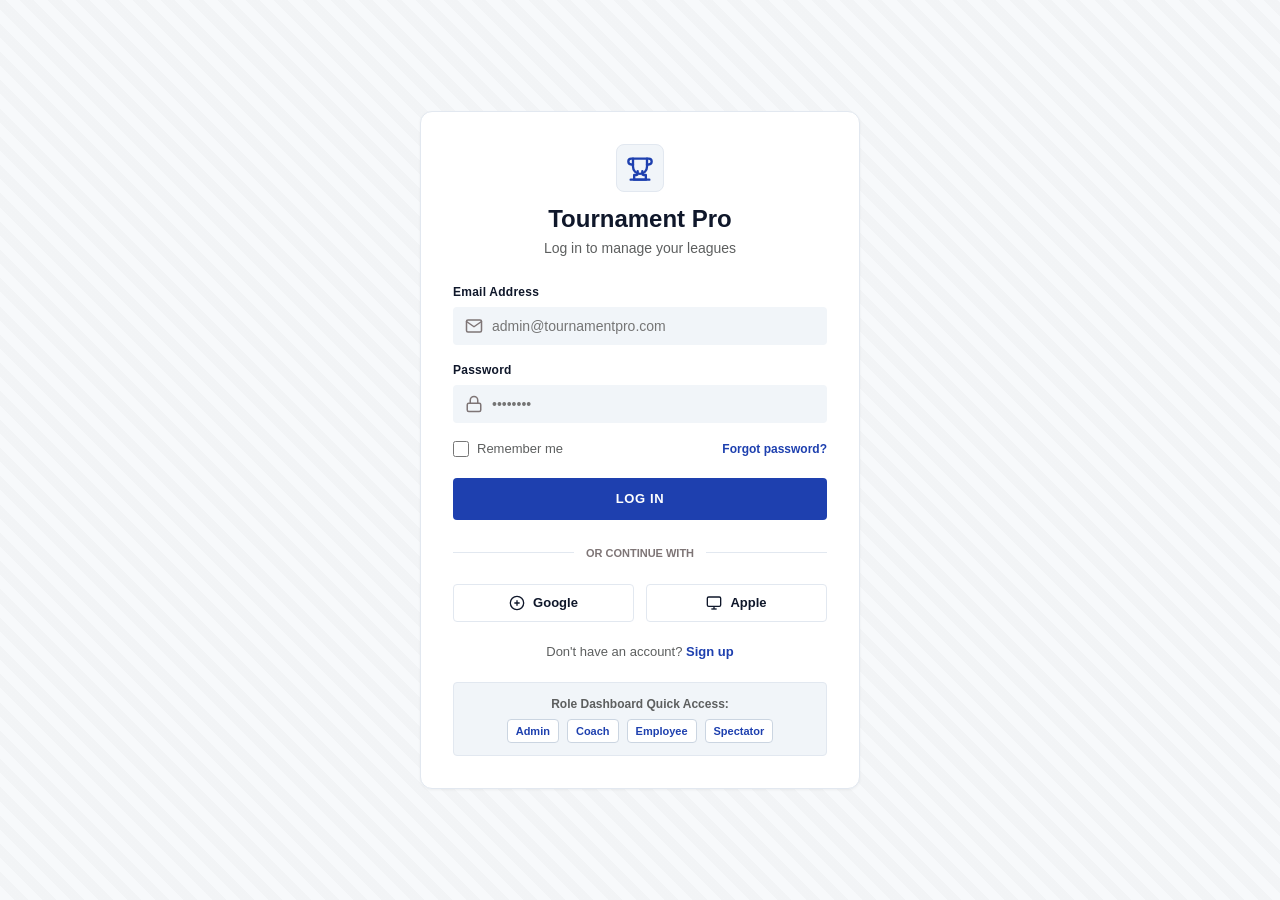
==== login.html @ 6e19328c "Initial commit: Sports Tournament Management System (AIUB Web Tech Pattern)" ====
<!DOCTYPE html>
<html lang="en">
<head>
  <meta charset="UTF-8">
  <meta name="viewport" content="width=device-width, initial-scale=1.0">
  <title>Tournament Pro - Log In</title>
  <!-- Local Stylesheets (No External CDN) -->
  <link rel="stylesheet" type="text/css" href="css/style.css">
  <link rel="stylesheet" type="text/css" href="css/components.css">
</head>
<body class="bg-auth-pattern">

  <main class="auth-card">
    <!-- Brand Header -->
    <header class="brand-header">
      <div class="brand-logo-icon">
        <!-- SVG Trophy Icon -->
        <svg width="28" height="28" viewBox="0 0 24 24" fill="none" stroke="currentColor" stroke-width="2" stroke-linecap="round" stroke-linejoin="round">
          <path d="M6 9H4.5a2.5 2.5 0 0 1 0-5H6"></path>
          <path d="M18 9h1.5a2.5 2.5 0 0 0 0-5H18"></path>
          <path d="M4 22h16"></path>
          <path d="M10 14.66V17c0 .55-.45 1-1 1H7v4h10v-4h-2c-.55 0-1-.45-1-1v-2.34"></path>
          <path d="M18 4H6v7a6 6 0 0 0 12 0V4z"></path>
        </svg>
      </div>
      <h1>Tournament Pro</h1>
      <p>Log in to manage your leagues</p>
    </header>

    <!-- Login Form -->
    <form action="backend/process_login.php" method="POST" id="loginForm" novalidate>
      
      <!-- Email Field -->
      <div class="form-group">
        <label for="email">Email Address</label>
        <div class="input-wrapper">
          <span class="input-icon">
            <svg width="18" height="18" viewBox="0 0 24 24" fill="none" stroke="currentColor" stroke-width="2" stroke-linecap="round" stroke-linejoin="round">
              <path d="M4 4h16c1.1 0 2 .9 2 2v12c0 1.1-.9 2-2 2H4c-1.1 0-2-.9-2-2V6c0-1.1.9-2 2-2z"></path>
              <polyline points="22,6 12,13 2,6"></polyline>
            </svg>
          </span>
          <input type="email" id="email" name="email" class="form-control input-with-icon" placeholder="admin@tournamentpro.com" required>
        </div>
        <span class="error-msg" id="emailError"></span>
      </div>

      <!-- Password Field -->
      <div class="form-group">
        <label for="password">Password</label>
        <div class="input-wrapper">
          <span class="input-icon">
            <svg width="18" height="18" viewBox="0 0 24 24" fill="none" stroke="currentColor" stroke-width="2" stroke-linecap="round" stroke-linejoin="round">
              <rect x="3" y="11" width="18" height="11" rx="2" ry="2"></rect>
              <path d="M7 11V7a5 5 0 0 1 10 0v4"></path>
            </svg>
          </span>
          <input type="password" id="password" name="password" class="form-control input-with-icon" placeholder="••••••••" required>
        </div>
        <span class="error-msg" id="passwordError"></span>
      </div>

      <!-- Remember Me & Forgot Password -->
      <div class="flex items-center justify-between" style="margin-bottom: 20px;">
        <label class="form-checkbox" for="remember">
          <input type="checkbox" id="remember" name="remember">
          <span>Remember me</span>
        </label>
        <a href="#" style="font-size: 12px; font-weight: 600;">Forgot password?</a>
      </div>

      <!-- Submit Button -->
      <button type="submit" name="submit_login" class="btn btn-primary btn-full" style="padding: 12px; text-transform: uppercase; letter-spacing: 0.05em;">
        Log In
      </button>
    </form>

    <!-- Divider -->
    <div class="auth-divider">
      <span>Or continue with</span>
    </div>

    <!-- Social Options -->
    <div class="social-grid">
      <a href="#" class="btn btn-outline">
        <svg width="16" height="16" viewBox="0 0 24 24" fill="none" stroke="currentColor" stroke-width="2"><circle cx="12" cy="12" r="10"/><path d="M12 8v8M8 12h8"/></svg>
        Google
      </a>
      <a href="#" class="btn btn-outline">
        <svg width="16" height="16" viewBox="0 0 24 24" fill="none" stroke="currentColor" stroke-width="2"><rect x="2" y="3" width="20" height="14" rx="2"/><line x1="8" y1="21" x2="16" y2="21"/><line x1="12" y1="17" x2="12" y2="21"/></svg>
        Apple
      </a>
    </div>

    <!-- Registration Link -->
    <p class="text-center" style="font-size: 13px;">
      Don't have an account? 
      <a href="registration.html" style="font-weight: 600;">Sign up</a>
    </p>

    <!-- Quick Role Preview Navigation for Viva / Evaluation -->
    <div class="demo-roles-box">
      <span>Role Dashboard Quick Access:</span>
      <div class="demo-role-links">
        <a href="admin_dashboard.html">Admin</a>
        <a href="coach_dashboard.html">Coach</a>
        <a href="employee_dashboard.html">Employee</a>
        <a href="spectator_dashboard.html">Spectator</a>
      </div>
    </div>
  </main>

  <!-- Local JavaScript Validation -->
  <script src="js/validation.js"></script>
</body>
</html>
---- css/style.css ----
/* ==========================================
   SPORTS TOURNAMENT MANAGEMENT SYSTEM
   Main Stylesheet - AIUB Standard Pattern
   ========================================== */

:root {
  /* Primary & Brand Colors */
  --primary-color: #001453;
  --accent-blue: #1E40AF;
  --accent-blue-hover: #173bab;
  --accent-blue-light: rgba(30, 64, 175, 0.1);
  --dark-sidebar: #001453;
  --sidebar-active-bg: rgba(30, 64, 175, 0.2);
  --sidebar-hover-bg: rgba(30, 64, 175, 0.1);
  --sidebar-text-dim: #b8c4ff;
  --sidebar-text-bright: #dde1ff;

  /* Surfaces & Backgrounds */
  --bg-page: #F8FAFC;
  --bg-card: #FFFFFF;
  --bg-surface-low: #F1F5F9;
  --bg-surface-high: #E2E8F0;
  
  /* Text Colors */
  --text-primary: #0F172A;
  --text-secondary: #5D5F5F;
  --text-muted: #7E7576;
  --text-light: #FFFFFF;

  /* Borders & Outlines */
  --border-color: #E2E8F0;
  --border-dark: #CBD5E1;

  /* Status Colors */
  --live-red: #EF4444;
  --status-success-text: #166534;
  --status-success-bg: rgba(34, 197, 94, 0.1);
  --status-error-text: #991B1B;
  --status-error-bg: rgba(239, 68, 68, 0.1);
  --status-warning-text: #9A3412;
  --status-warning-bg: rgba(249, 115, 22, 0.1);

  /* Typography & Sizing */
  --font-family: -apple-system, BlinkMacSystemFont, "Segoe UI", Roboto, "Helvetica Neue", Arial, sans-serif;
  --sidebar-width: 260px;
  --header-height: 64px;
  --radius-sm: 4px;
  --radius-md: 8px;
  --radius-lg: 12px;
  --radius-full: 9999px;
  --shadow-sm: 0 1px 3px rgba(0, 0, 0, 0.05);
  --shadow-md: 0 4px 6px -1px rgba(0, 0, 0, 0.07), 0 2px 4px -2px rgba(0, 0, 0, 0.05);
}

/* Base Reset */
* {
  margin: 0;
  padding: 0;
  box-sizing: border-box;
}

body {
  font-family: var(--font-family);
  background-color: var(--bg-page);
  color: var(--text-primary);
  line-height: 1.5;
  -webkit-font-smoothing: antialiased;
}

/* Subtle diagonal background pattern for auth pages */
.bg-auth-pattern {
  background-color: #F7F9FB;
  background-image: repeating-linear-gradient(
    45deg,
    transparent,
    transparent 10px,
    rgba(0, 0, 0, 0.02) 10px,
    rgba(0, 0, 0, 0.02) 20px
  );
  min-height: 100vh;
  display: flex;
  align-items: center;
  justify-content: center;
  padding: 24px;
}

/* Typography Helpers */
h1, h2, h3, h4, h5, h6 {
  color: var(--text-primary);
  font-weight: 700;
  line-height: 1.25;
}

h1 { font-size: 28px; }
h2 { font-size: 24px; }
h3 { font-size: 18px; font-weight: 600; }
h4 { font-size: 16px; font-weight: 600; }

p {
  color: var(--text-secondary);
  font-size: 14px;
}

a {
  color: var(--accent-blue);
  text-decoration: none;
  transition: color 0.15s ease;
}

a:hover {
  text-decoration: underline;
}

/* Utility Flex & Grid Helpers */
.flex { display: flex; }
.flex-col { flex-direction: column; }
.items-center { align-items: center; }
.justify-between { justify-content: space-between; }
.justify-center { justify-content: center; }
.gap-1 { gap: 4px; }
.gap-2 { gap: 8px; }
.gap-3 { gap: 12px; }
.gap-4 { gap: 16px; }
.gap-6 { gap: 24px; }
.flex-1 { flex: 1; }
.w-full { width: 100%; }
.text-center { text-align: center; }
.text-right { text-align: right; }
---- css/components.css ----
/* ==========================================
   SPORTS TOURNAMENT MANAGEMENT SYSTEM
   Reusable UI Components - AIUB Standard Pattern
   ========================================== */

/* ------------------------------------------
   1. Cards & Containers
   ------------------------------------------ */
.card {
  background-color: var(--bg-card);
  border: 1px solid var(--border-color);
  border-radius: var(--radius-lg);
  box-shadow: var(--shadow-sm);
  padding: 16px;
  transition: box-shadow 0.2s ease, border-color 0.2s ease;
}

.card:hover {
  box-shadow: var(--shadow-md);
}

.card-header {
  display: flex;
  justify-content: space-between;
  align-items: center;
  margin-bottom: 16px;
  padding-bottom: 12px;
  border-bottom: 1px solid var(--border-color);
}

.auth-card {
  width: 100%;
  max-width: 440px;
  background-color: var(--bg-card);
  border: 1px solid var(--border-color);
  border-radius: var(--radius-lg);
  box-shadow: var(--shadow-sm);
  padding: 32px;
}

.brand-header {
  text-align: center;
  margin-bottom: 24px;
}

.brand-logo-icon {
  width: 48px;
  height: 48px;
  margin: 0 auto 12px;
  display: flex;
  align-items: center;
  justify-content: center;
  background: var(--bg-surface-low);
  border: 1px solid var(--border-color);
  border-radius: var(--radius-md);
  color: var(--accent-blue);
}

.brand-header h1 {
  font-size: 24px;
  font-weight: 700;
  color: var(--text-primary);
  margin-bottom: 4px;
}

.brand-header p {
  color: var(--text-secondary);
  font-size: 14px;
}

/* ------------------------------------------
   2. Form Controls & Validation
   ------------------------------------------ */
.form-group {
  margin-bottom: 16px;
  text-align: left;
}

.form-group label {
  display: block;
  font-size: 12px;
  font-weight: 600;
  color: var(--text-primary);
  margin-bottom: 6px;
  letter-spacing: 0.02em;
}

.input-wrapper {
  position: relative;
  display: flex;
  align-items: center;
}

.input-icon {
  position: absolute;
  left: 12px;
  color: var(--text-muted);
  display: flex;
  align-items: center;
  justify-content: center;
  pointer-events: none;
}

.form-control {
  width: 100%;
  padding: 10px 14px;
  font-size: 14px;
  font-family: inherit;
  color: var(--text-primary);
  background-color: var(--bg-surface-low);
  border: 1px solid transparent;
  border-radius: var(--radius-sm);
  transition: all 0.2s ease;
  box-sizing: border-box;
}

.input-with-icon {
  padding-left: 38px;
}

.form-control:focus {
  background-color: var(--bg-card);
  border-color: var(--accent-blue);
  box-shadow: 0 0 0 2px var(--accent-blue-light);
  outline: none;
}

select.form-control {
  appearance: none;
  background-image: url("data:image/svg+xml;charset=UTF-8,%3csvg xmlns='http://www.w3.org/2000/svg' viewBox='0 0 24 24' fill='%235D5F5F'%3e%3cpath d='M7 10l5 5 5-5z'/%3e%3c/svg%3e");
  background-repeat: no-repeat;
  background-position: right 12px center;
  background-size: 18px;
  padding-right: 36px;
  cursor: pointer;
}

textarea.form-control {
  resize: vertical;
  min-height: 80px;
}

.form-checkbox {
  display: flex;
  align-items: center;
  gap: 8px;
  font-size: 13px;
  color: var(--text-secondary);
}

.form-checkbox input[type="checkbox"],
.form-checkbox input[type="radio"] {
  width: 16px;
  height: 16px;
  accent-color: var(--accent-blue);
  cursor: pointer;
}

.error-msg {
  color: var(--status-error-text);
  font-size: 12px;
  margin-top: 4px;
  display: none;
  font-weight: 500;
}

.is-invalid {
  border-color: var(--live-red) !important;
  background-color: #FFF5F5 !important;
}

/* ------------------------------------------
   3. Buttons
   ------------------------------------------ */
.btn {
  display: inline-flex;
  align-items: center;
  justify-content: center;
  gap: 8px;
  padding: 10px 18px;
  font-size: 13px;
  font-weight: 600;
  font-family: inherit;
  border-radius: var(--radius-sm);
  border: 1px solid transparent;
  cursor: pointer;
  text-decoration: none;
  transition: all 0.2s ease;
  line-height: 1.2;
}

.btn:hover {
  text-decoration: none;
}

.btn-primary {
  background-color: var(--accent-blue);
  color: var(--text-light);
}

.btn-primary:hover {
  background-color: var(--accent-blue-hover);
  box-shadow: 0 2px 4px rgba(30, 64, 175, 0.2);
}

.btn-outline {
  background-color: transparent;
  border-color: var(--border-color);
  color: var(--text-primary);
}

.btn-outline:hover {
  background-color: var(--bg-surface-low);
  border-color: var(--border-dark);
}

.btn-sm {
  padding: 6px 12px;
  font-size: 12px;
}

.btn-full {
  width: 100%;
}

/* Auth Divider & Social Buttons */
.auth-divider {
  position: relative;
  text-align: center;
  margin: 20px 0;
}

.auth-divider::before {
  content: "";
  position: absolute;
  top: 50%;
  left: 0;
  right: 0;
  height: 1px;
  background-color: var(--border-color);
}

.auth-divider span {
  position: relative;
  background-color: var(--bg-card);
  padding: 0 12px;
  font-size: 11px;
  font-weight: 600;
  text-transform: uppercase;
  color: var(--text-muted);
}

.social-grid {
  display: grid;
  grid-template-columns: 1fr 1fr;
  gap: 12px;
  margin-bottom: 20px;
}

.demo-roles-box {
  margin-top: 20px;
  padding: 12px;
  background: var(--bg-surface-low);
  border: 1px solid var(--border-color);
  border-radius: var(--radius-sm);
  font-size: 12px;
  text-align: center;
}

.demo-roles-box span {
  display: block;
  font-weight: 600;
  color: var(--text-secondary);
  margin-bottom: 6px;
}

.demo-role-links {
  display: flex;
  flex-wrap: wrap;
  justify-content: center;
  gap: 8px;
}

.demo-role-links a {
  background: #FFFFFF;
  border: 1px solid var(--border-dark);
  padding: 3px 8px;
  border-radius: var(--radius-sm);
  font-size: 11px;
  font-weight: 600;
  color: var(--accent-blue);
}

/* ------------------------------------------
   4. Status Badges & Pills
   ------------------------------------------ */
.badge {
  display: inline-flex;
  align-items: center;
  gap: 6px;
  padding: 3px 8px;
  font-size: 11px;
  font-weight: 600;
  border-radius: var(--radius-full);
  text-transform: uppercase;
  letter-spacing: 0.03em;
}

.badge-success {
  background-color: var(--status-success-bg);
  color: var(--status-success-text);
  border: 1px solid rgba(22, 101, 52, 0.2);
}

.badge-warning {
  background-color: var(--status-warning-bg);
  color: var(--status-warning-text);
  border: 1px solid rgba(154, 52, 18, 0.2);
}

.badge-error, .badge-danger {
  background-color: var(--status-error-bg);
  color: var(--status-error-text);
  border: 1px solid rgba(153, 27, 27, 0.2);
}

.badge-live {
  background-color: var(--status-error-bg);
  color: var(--live-red);
  font-weight: 700;
}

.pulse-dot {
  width: 8px;
  height: 8px;
  background-color: var(--live-red);
  border-radius: 50%;
  display: inline-block;
  animation: pulseAnimation 1.5s infinite;
}

@keyframes pulseAnimation {
  0% { transform: scale(0.9); opacity: 1; }
  50% { transform: scale(1.3); opacity: 0.6; }
  100% { transform: scale(0.9); opacity: 1; }
}

/* ------------------------------------------
   5. Data Tables
   ------------------------------------------ */
.table-responsive {
  width: 100%;
  overflow-x: auto;
}

.data-table {
  width: 100%;
  border-collapse: collapse;
  text-align: left;
  font-size: 13px;
}

.data-table th {
  background-color: var(--bg-surface-low);
  color: var(--text-secondary);
  font-size: 11px;
  font-weight: 700;
  text-transform: uppercase;
  padding: 10px 12px;
  border-bottom: 1px solid var(--border-color);
}

.data-table td {
  padding: 12px;
  border-bottom: 1px solid var(--border-color);
  color: var(--text-primary);
  vertical-align: middle;
}

.data-table tbody tr:hover {
  background-color: var(--bg-surface-low);
}

/* ------------------------------------------
   6. Alert Boxes & Notes
   ------------------------------------------ */
.alert {
  padding: 12px 16px;
  border-radius: var(--radius-md);
  margin-bottom: 16px;
  font-size: 13px;
  display: flex;
  align-items: flex-start;
  gap: 10px;
}

.alert-warning {
  background-color: var(--status-warning-bg);
  border: 1px solid rgba(154, 52, 18, 0.3);
  color: var(--status-warning-text);
}

.alert-danger {
  background-color: var(--status-error-bg);
  border: 1px solid rgba(239, 68, 68, 0.3);
  color: var(--status-error-text);
}

.tactical-note {
  background-color: var(--status-warning-bg);
  border: 1px solid rgba(154, 52, 18, 0.2);
  border-radius: var(--radius-md);
  padding: 12px;
  margin-top: 14px;
}

.tactical-note-header {
  font-size: 12px;
  font-weight: 700;
  color: var(--status-warning-text);
  display: flex;
  align-items: center;
  gap: 6px;
  margin-bottom: 4px;
}

.tactical-note-body {
  font-size: 13px;
  color: var(--text-primary);
}

/* ------------------------------------------
   7. Avatars & Initial Badges
   ------------------------------------------ */
.avatar-circle {
  width: 32px;
  height: 32px;
  border-radius: 50%;
  display: inline-flex;
  align-items: center;
  justify-content: center;
  font-weight: 700;
  font-size: 12px;
  color: #FFFFFF;
  background-color: var(--accent-blue);
  overflow: hidden;
  border: 1px solid var(--border-color);
}

.avatar-initial-blue { background-color: var(--accent-blue); }
.avatar-initial-green { background-color: #059669; }
.avatar-initial-orange { background-color: #D97706; }
.avatar-initial-purple { background-color: #7C3AED; }
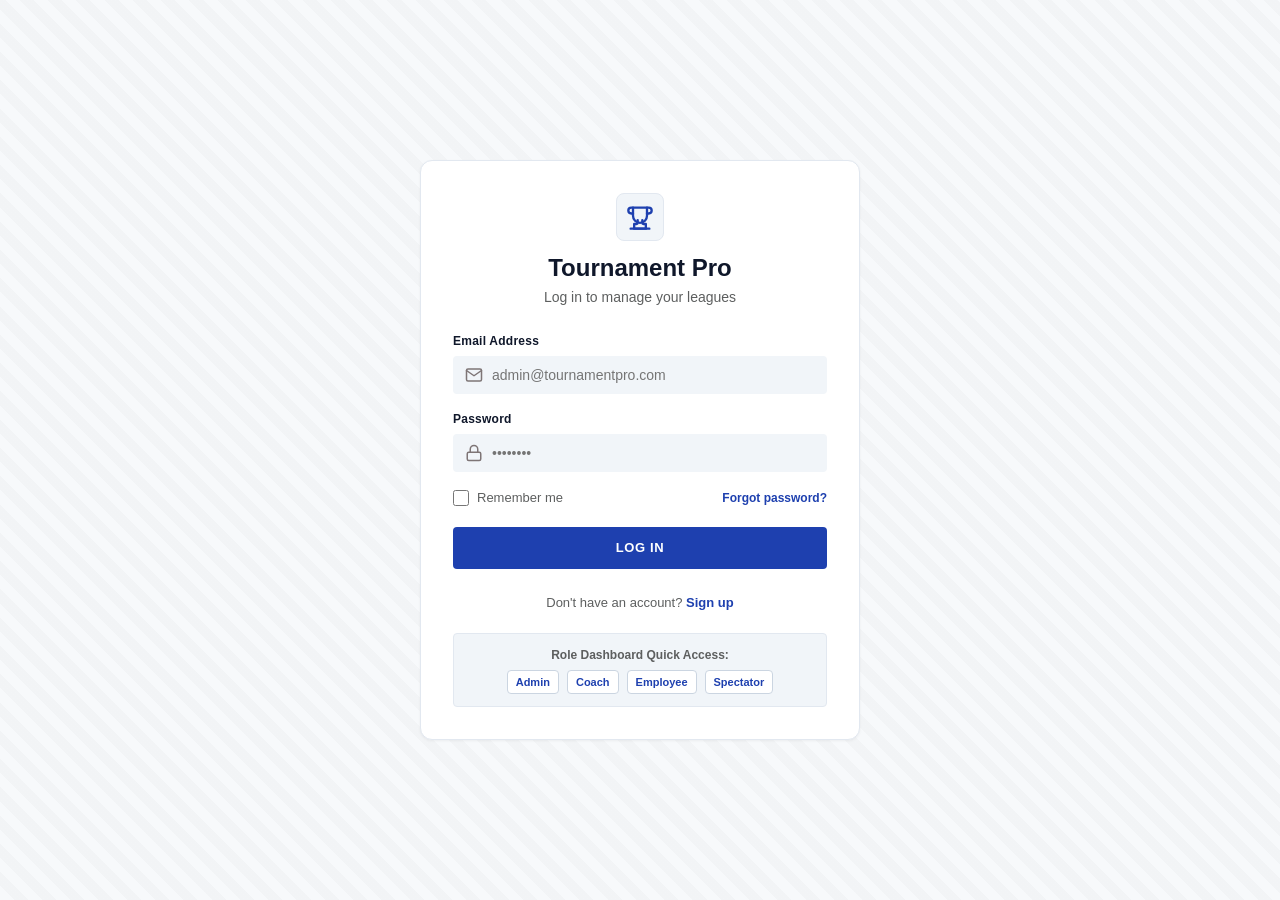
==== commit 41048fa5: "Remove social login buttons from login page" ====
--- a/login.html
+++ b/login.html
@@ -75,25 +75,10 @@
       </button>
     </form>
 
-    <!-- Divider -->
-    <div class="auth-divider">
-      <span>Or continue with</span>
-    </div>
 
-    <!-- Social Options -->
-    <div class="social-grid">
-      <a href="#" class="btn btn-outline">
-        <svg width="16" height="16" viewBox="0 0 24 24" fill="none" stroke="currentColor" stroke-width="2"><circle cx="12" cy="12" r="10"/><path d="M12 8v8M8 12h8"/></svg>
-        Google
-      </a>
-      <a href="#" class="btn btn-outline">
-        <svg width="16" height="16" viewBox="0 0 24 24" fill="none" stroke="currentColor" stroke-width="2"><rect x="2" y="3" width="20" height="14" rx="2"/><line x1="8" y1="21" x2="16" y2="21"/><line x1="12" y1="17" x2="12" y2="21"/></svg>
-        Apple
-      </a>
-    </div>
 
     <!-- Registration Link -->
-    <p class="text-center" style="font-size: 13px;">
+    <p class="text-center" style="margin-top: 24px; font-size: 13px;">
       Don't have an account? 
       <a href="registration.html" style="font-weight: 600;">Sign up</a>
     </p>
